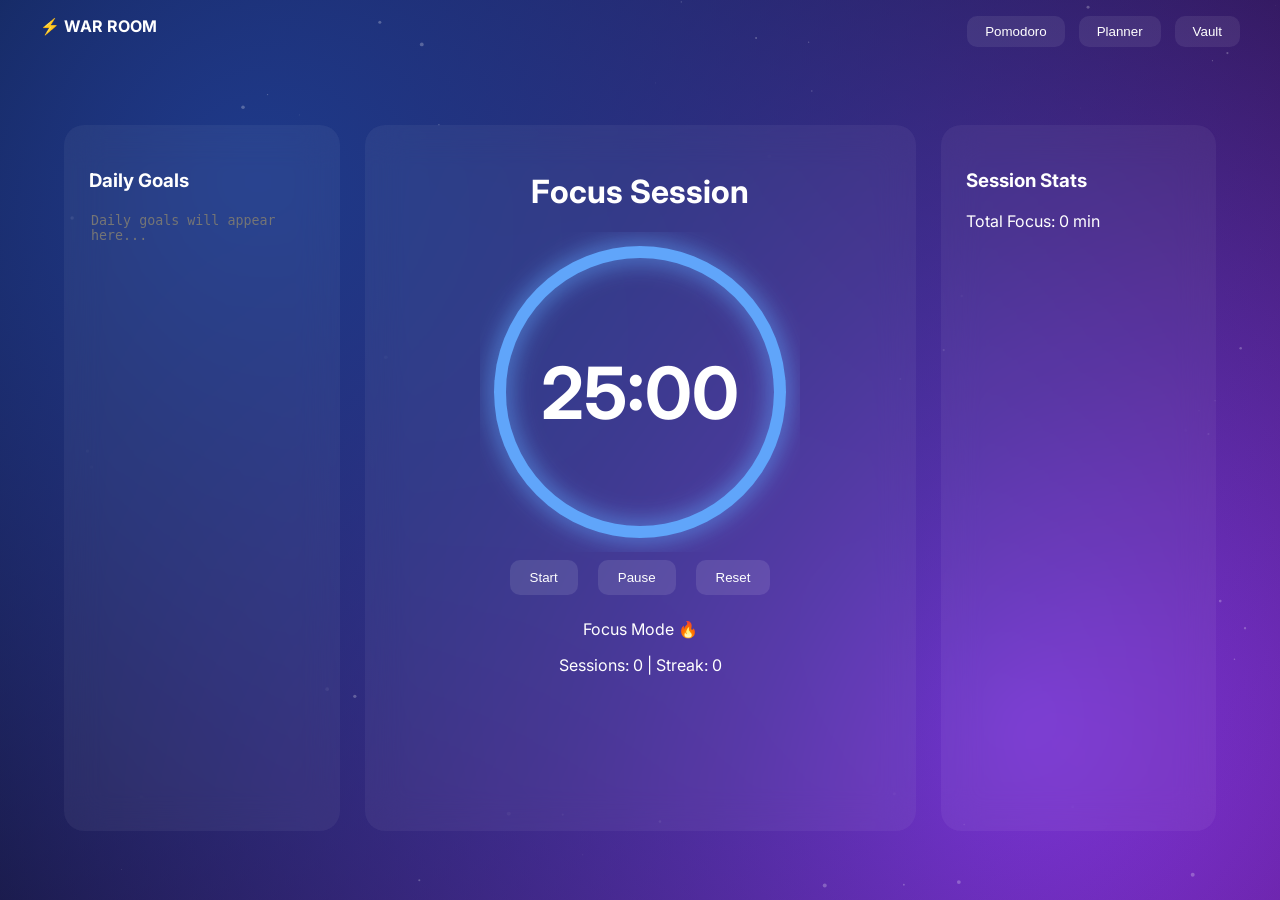
==== index.html @ 1cc04360 "Add files via upload" ====
<!DOCTYPE html>
<html lang="en">
<head>
<meta charset="UTF-8" />
<title>JEE War Room</title>
<link rel="stylesheet" href="style.css" />
</head>

<body>

<div class="bg"></div>
<canvas id="particles"></canvas>

<nav>
  <div class="logo">⚡ WAR ROOM</div>
  <div class="tabs">
    <button onclick="showTab('pomodoro')">Pomodoro</button>
    <button onclick="showTab('calendar')">Planner</button>
    <button onclick="showTab('vault')">Vault</button>
  </div>
</nav>

<div id="pomodoro" class="tab">

  <div class="dashboard">

    <!-- LEFT PANEL -->
    <div class="panel left">
      <h3>Daily Goals</h3>
      <textarea id="dailyGoals"
        placeholder="Daily goals will appear here..."></textarea>
    </div>

    <!-- CENTER TIMER -->
    <div class="panel center">

      <h1>Focus Session</h1>

      <div class="ring">
        <svg width="320" height="320">
          <circle cx="160" cy="160" r="140" class="bgRing"/>
          <circle cx="160" cy="160" r="140" class="progress" id="progressRing"/>
        </svg>

        <div id="timer">25:00</div>
      </div>

      <div class="controls">
        <button onclick="startTimer()">Start</button>
        <button onclick="pauseTimer()">Pause</button>
        <button onclick="resetTimer()">Reset</button>
      </div>

      <p class="mode">Focus Mode 🔥</p>

      <div class="stats">
        Sessions: <span id="sessions">0</span> |
        Streak: <span id="streak">0</span>
      </div>

    </div>

    <!-- RIGHT PANEL -->
    <div class="panel right">
      <h3>Session Stats</h3>
      <p>Total Focus: <span id="totalFocus">0</span> min</p>

    </div>

  </div>

</div>

<div id="calendar" class="tab">

  <div class="calendar">

   <div class="calendar">

  <div class="monthBar">
    <button onclick="changeMonth(-1)">←</button>
    <div id="monthTitle"></div>
    <button onclick="changeMonth(1)">→</button>
  </div>

  <div class="grid" id="calendarGrid"></div>

</div>

    <div class="grid" id="calendarGrid"></div>

  </div>

  <!-- EXPANDED DAY VIEW -->
  <div id="dayModal" class="modal">

    <div class="modalCard">

      <button class="closeBtn" onclick="closeModal()">✕</button>

      <h2 id="modalDate">March 3</h2>

      <textarea placeholder="Tasks, goals, notes..."></textarea>

    </div>

  </div>

</div>
<div id="vault" class="tab">

  <div class="vault">

    <h1>Formula Vault</h1>

    <p class="hint">
      Paste screenshots (Ctrl + V) or drag images here
    </p>

    <div id="vaultGrid" class="vaultGrid"></div>

    <div id="viewer" class="viewer">

        <span class="closeViewer" onclick="closeViewer()">✕</span>

        <button class="navBtn prev" onclick="prevImage()">⬅</button>

        <img id="viewerImg">

        <button class="navBtn next" onclick="nextImage()">➡</button>

</div>

  </div>

</div>
<audio id="alarmSound" src="alarm.ogg"></audio>

<script src="script.js"></script>
</body>
</html>
---- style.css ----
@import url('https://fonts.googleapis.com/css2?family=Inter:wght@300;500;700&display=swap');

body {
  margin: 0;
  font-family: 'Inter', sans-serif;
  color: white;
  overflow: hidden;
  background: #050505;
}

/* CINEMATIC BACKGROUND */

.bg {
  position: fixed;
  width: 100%;
  height: 100%;
  background:
    radial-gradient(circle at 20% 20%, #1e3a8a, transparent),
    radial-gradient(circle at 80% 80%, #9333ea, transparent),
    #000;
  animation: bgMove 20s infinite alternate;
  z-index: -2;
}

@keyframes bgMove {
  from { filter: hue-rotate(0deg); }
  to { filter: hue-rotate(60deg); }
}

/* PARTICLES */

#particles {
  position: fixed;
  top: 0;
  left: 0;
  z-index: -1;
}

/* NAV */

nav {
  display: flex;
  justify-content: space-between;
  padding: 16px 40px;
}

.logo { font-weight: 700; }

.tabs button {
  margin-left: 10px;
  padding: 8px 18px;
  background: rgba(255,255,255,0.08);
  border: none;
  border-radius: 10px;
  color: white;
  cursor: pointer;
}

/* TAB */

.tab {
  display: none;
  height: calc(100vh - 70px);
  align-items: center;
  justify-content: center;
}

.active { display: flex; }

/* DASHBOARD */

.dashboard {
  display: grid;
  grid-template-columns: 1fr 2fr 1fr;
  gap: 25px;
  width: 90%;
  height: 85%;
}

/* PANELS */

.panel {
  background: rgba(255,255,255,0.05);
  backdrop-filter: blur(18px);
  border-radius: 20px;
  padding: 25px;
}

/* LEFT */

textarea {
  width: 100%;
  height: 80%;
  background: transparent;
  border: none;
  color: white;
  resize: none;
}

/* CENTER TIMER */

.center { text-align: center; }

.ring {
  position: relative;
  width: 320px;
  height: 320px;
  margin: auto;
}

svg { transform: rotate(-90deg); }

.bgRing {
  fill: none;
  stroke: rgba(255,255,255,0.1);
  stroke-width: 10;
}

.progress {
  fill: none;
  stroke: #60a5fa;
  stroke-width: 12;
  stroke-linecap: round;
  stroke-dasharray: 880;
  stroke-dashoffset: 0;
  filter: drop-shadow(0 0 12px #60a5fa);
}

#timer {
  position: absolute;
  top: 50%;
  left: 50%;
  transform: translate(-50%, -50%);
  font-size: 72px;
  font-weight: 700;
}

/* CONTROLS */

.controls button {
  margin: 8px;
  padding: 10px 20px;
  background: rgba(255,255,255,0.1);
  border: none;
  border-radius: 10px;
  color: white;
  cursor: pointer;
}

/* RIGHT PANEL AUDIO */

audio { width: 100%; }

/* CALENDAR */

.calendar {
  width: 90%;
  max-width: 1100px;
  text-align: center;
}

.month {
  font-size: 32px;
  margin-bottom: 20px;
  font-weight: 600;
}

.grid {
  display: grid;
  grid-template-columns: repeat(7, 1fr);
  gap: 14px;
}

/* DAY TILES */

.day {
  background: rgba(255,255,255,0.05);
  border-radius: 14px;
  padding: 20px 0;
  cursor: pointer;
  transition: .25s;
  font-size: 18px;
}

.day:hover {
  transform: scale(1.08);
  background: rgba(255,255,255,0.12);
}

/* MODAL */

.modal {
  position: fixed;
  inset: 0;
  display: none;
  align-items: center;
  justify-content: center;
  backdrop-filter: blur(12px);
  background: rgba(0,0,0,0.65);
  z-index: 100;
}

.modal.show {
  display: flex;
}

/* CARD */

.modalCard {
  background: rgba(255,255,255,0.06);
  padding: 35px;
  border-radius: 20px;
  width: 420px;
  backdrop-filter: blur(20px);
  text-align: center;
  animation: zoomIn .25s ease;
}

@keyframes zoomIn {
  from { transform: scale(.7); opacity: 0; }
  to { transform: scale(1); opacity: 1; }
}

/* TEXTAREA */

.modalCard textarea {
  width: 100%;
  height: 180px;
  margin-top: 15px;
  background: transparent;
  border: 1px solid rgba(255,255,255,0.2);
  border-radius: 10px;
  color: white;
  padding: 12px;
  resize: none;
}

/* CLOSE BUTTON */

.closeBtn {
  position: absolute;
  right: 20px;
  top: 20px;
  background: none;
  border: none;
  color: white;
  font-size: 20px;
  cursor: pointer;
}

.monthBar {
  display: flex;
  justify-content: center;
  align-items: center;
  gap: 25px;
  font-size: 28px;
  margin-bottom: 20px;
}

.monthBar button {
  background: rgba(255,255,255,0.1);
  border: none;
  padding: 6px 14px;
  border-radius: 8px;
  color: white;
  cursor: pointer;
}

/* ===== VAULT LIBRARY ===== */

.vault {
  width: 95%;
  height: 100%;
  padding: 20px;
  overflow-y: auto;
}

.vaultGrid {
  display: grid;
  grid-template-columns: repeat(auto-fill, minmax(220px, 1fr));
  gap: 22px;
}

/* ITEM */

.vaultItem {
  position: relative;
  cursor: pointer;
  transition: .2s;
}

.vaultItem:hover {
  transform: scale(1.03);
}

.vaultItem img {
  width: 100%;
  height: auto;
  border-radius: 8px;
  display: block;
}

/* FILENAME */

.fileName {
  font-size: 13px;
  opacity: .7;
  margin-top: 6px;
}

/* DELETE BUTTON */

.deleteBtn {
  position: absolute;
  top: 8px;
  right: 8px;
  background: rgba(0,0,0,0.75);
  border: none;
  color: white;
  padding: 3px 8px;
  font-size: 14px;
  border-radius: 6px;
  cursor: pointer;
  z-index: 2;
}

/* ===== VIEWER ===== */

.viewer {
  position: fixed;
  inset: 0;
  background: rgba(0,0,0,0.9);
  display: none;
  align-items: center;
  justify-content: center;
  z-index: 500;
}

.viewer.show {
  display: flex;
}

.viewer img {
  max-width: 85%;
  max-height: 85%;
  border-radius: 12px;
}

/* NAV BUTTONS */

.navBtn {
  position: absolute;
  top: 50%;
  transform: translateY(-50%);
  font-size: 32px;
  background: rgba(255,255,255,0.1);
  border: none;
  color: white;
  padding: 12px 18px;
  cursor: pointer;
  border-radius: 10px;
}

.prev { left: 40px; }
.next { right: 40px; }

/* CLOSE */

.closeViewer {
  position: absolute;
  top: 30px;
  right: 40px;
  font-size: 28px;
  cursor: pointer;
}
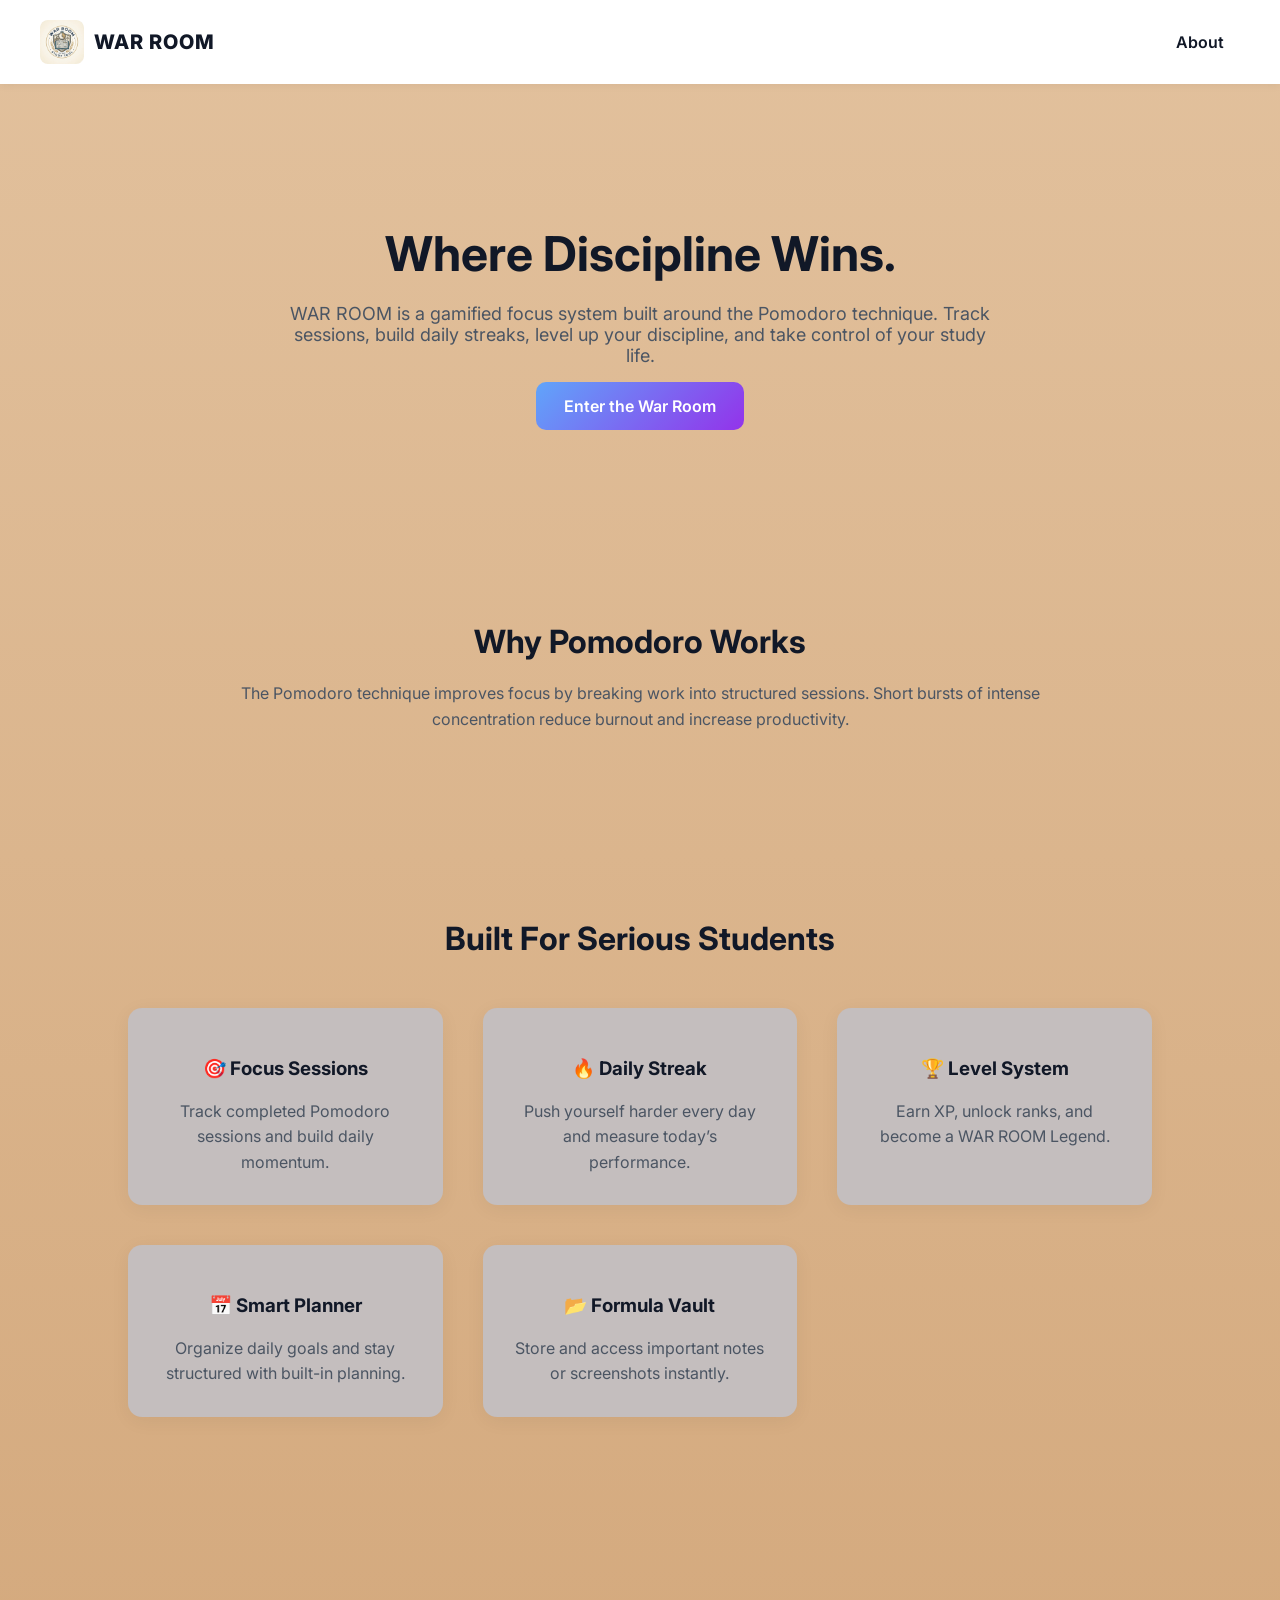
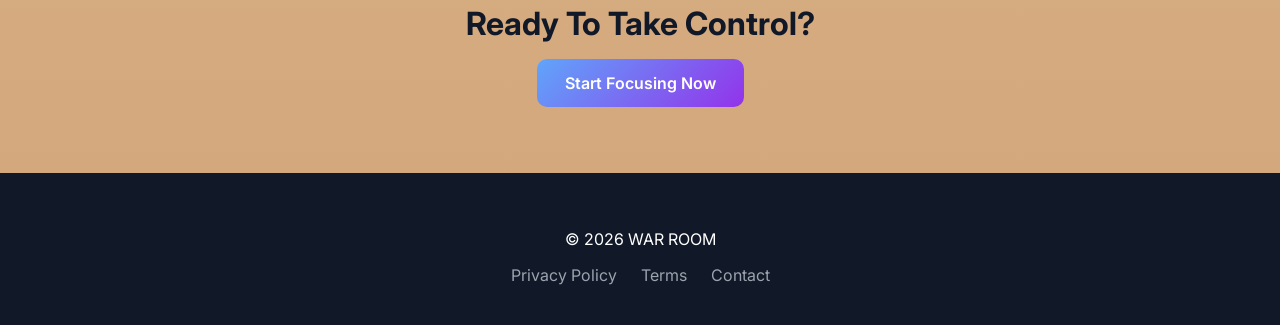
==== commit ced8fce6: "Add files via upload" ====
--- a/index.html
+++ b/index.html
@@ -1,141 +1,261 @@
 <!DOCTYPE html>
 <html lang="en">
 <head>
-<meta charset="UTF-8" />
-<title>JEE War Room</title>
-<link rel="stylesheet" href="style.css" />
+
+ <!-- Google tag (gtag.js) -->
+<script async src="https://www.googletagmanager.com/gtag/js?id=G-G4PDVLQXHY"></script>
+<script>
+  window.dataLayer = window.dataLayer || [];
+  function gtag(){dataLayer.push(arguments);}
+  gtag('js', new Date());
+
+  gtag('config', 'G-G4PDVLQXHY');
+</script>
+ 
+<title>WAR ROOM – Gamified Pomodoro Timer for Serious Students</title>
+
+<meta name="description" content="WAR ROOM is a gamified Pomodoro timer designed for serious students. Track sessions, build daily streaks, earn XP, and level up your discipline." />
+
+<meta name="keywords" content="Pomodoro timer, productivity app, focus timer, study timer, gamified productivity, student focus tool, study planner" />
+
+<meta name="author" content="WAR ROOM" />
+
+<!-- Open Graph -->
+<meta property="og:title" content="WAR ROOM – Where Discipline Wins" />
+<meta property="og:description" content="Gamified Pomodoro system to build focus, streaks, and discipline." />
+<meta property="og:type" content="website" />
+<meta property="og:url" content="https://yourusername.github.io/" />
+
+<link rel="icon" type="image/png" href="favicon.png" />
+<link href="https://fonts.googleapis.com/css2?family=Inter:wght@300;500;700&display=swap" rel="stylesheet">
+
+<style>
+body {
+  margin: 0;
+  font-family: 'Inter', sans-serif;
+  background: linear-gradient(180deg, #e2c19d 0%, #d2a679 100%);
+  color: #111827;
+}
+
+nav {
+  display: flex;
+  justify-content: space-between;
+  padding: 20px 10%;
+  align-items: center;
+  background: white;
+  box-shadow: 0 2px 8px rgba(0,0,0,0.05);
+}
+
+.logo {
+  display: flex;
+  align-items: center;
+  gap: 10px;
+  font-weight: 700;
+  font-size: 20px;
+}
+
+.logo img {
+  width: 44px;
+  height: 44px;
+  object-fit: contain;
+  border-radius: 8px;
+}
+
+.logo span {
+  font-weight: 800;
+  letter-spacing: 1px;
+}
+
+.hero {
+  text-align: center;
+  padding: 100px 20px;
+}
+
+.hero h1 {
+  font-size: 48px;
+  margin-bottom: 20px;
+}
+
+.hero p {
+  font-size: 18px;
+  color: #4b5563;
+  max-width: 700px;
+  margin: auto;
+}
+
+.cta {
+  margin-top: 30px;
+}
+
+.cta a {
+  padding: 14px 28px;
+  background: linear-gradient(135deg, #60a5fa, #9333ea);
+  color: white;
+  text-decoration: none;
+  border-radius: 10px;
+  font-weight: 600;
+  transition: 0.2s;
+}
+
+.cta a:hover {
+  opacity: 0.9;
+}
+
+.section {
+  padding: 80px 10%;
+  text-align: center;
+}
+
+.section h2 {
+  margin-bottom: 20px;
+  font-size: 32px;
+}
+
+.section p {
+  max-width: 800px;
+  margin: auto;
+  color: #4b5563;
+  line-height: 1.6;
+}
+
+.features {
+  display: grid;
+  grid-template-columns: repeat(auto-fit, minmax(250px, 1fr));
+  gap: 40px;
+  margin-top: 50px;
+}
+
+.feature {
+  background: rgb(196, 190, 190);
+  padding: 30px;
+  border-radius: 14px;
+  box-shadow: 0 4px 20px rgba(0,0,0,0.05);
+}
+
+footer {
+  background: #111827;
+  color: white;
+  padding: 40px 10%;
+  text-align: center;
+}
+
+footer a {
+  color: #9ca3af;
+  text-decoration: none;
+  margin: 0 10px;
+}
+
+footer a:hover {
+  color: white;
+}
+
+nav {
+  display: flex;
+  justify-content: space-between;
+  align-items: center;
+  padding: 20px 40px;
+}
+
+.nav-right {
+  display: flex;
+  align-items: center;
+}
+
+.nav-link {
+  text-decoration: none;
+  color: #111827; /* dark text for beige background */
+  font-weight: 600;
+  padding: 8px 16px;
+  border-radius: 8px;
+  transition: 0.3s ease;
+}
+
+.nav-link:hover {
+  background: rgba(0, 0, 0, 0.08);
+}
+</style>
 </head>
 
 <body>
 
-<div class="bg"></div>
-<canvas id="particles"></canvas>
-
 <nav>
-  <div class="logo">⚡ WAR ROOM</div>
-  <div class="tabs">
-    <button onclick="showTab('pomodoro')">Pomodoro</button>
-    <button onclick="showTab('calendar')">Planner</button>
-    <button onclick="showTab('vault')">Vault</button>
+  <div class="logo">
+    <img src="logo.png" alt="WAR ROOM Logo" />
+    <span>WAR ROOM</span>
+  </div>
+
+  <div class="nav-right">
+    <a href="about.html" class="nav-link">About</a>
   </div>
 </nav>
 
-<div id="pomodoro" class="tab">
-
-  <div class="dashboard">
-
-    <!-- LEFT PANEL -->
-    <div class="panel left">
-      <h3>Daily Goals</h3>
-      <textarea id="dailyGoals"
-        placeholder="Daily goals will appear here..."></textarea>
-    </div>
-
-    <!-- CENTER TIMER -->
-    <div class="panel center">
-
-      <h1>Focus Session</h1>
-
-      <div class="ring">
-        <svg width="320" height="320">
-          <circle cx="160" cy="160" r="140" class="bgRing"/>
-          <circle cx="160" cy="160" r="140" class="progress" id="progressRing"/>
-        </svg>
-
-        <div id="timer">25:00</div>
-      </div>
-
-      <div class="controls">
-        <button onclick="startTimer()">Start</button>
-        <button onclick="pauseTimer()">Pause</button>
-        <button onclick="resetTimer()">Reset</button>
-      </div>
-
-      <p class="mode">Focus Mode 🔥</p>
-
-      <div class="stats">
-        Sessions: <span id="sessions">0</span> |
-        Streak: <span id="streak">0</span>
-      </div>
-
-    </div>
-
-    <!-- RIGHT PANEL -->
-    <div class="panel right">
-      <h3>Session Stats</h3>
-      <p>Total Focus: <span id="totalFocus">0</span> min</p>
-
-    </div>
-
-  </div>
-
-</div>
-
-<div id="calendar" class="tab">
-
-  <div class="calendar">
-
-   <div class="calendar">
-
-  <div class="monthBar">
-    <button onclick="changeMonth(-1)">←</button>
-    <div id="monthTitle"></div>
-    <button onclick="changeMonth(1)">→</button>
-  </div>
-
-  <div class="grid" id="calendarGrid"></div>
-
-</div>
-
-    <div class="grid" id="calendarGrid"></div>
-
-  </div>
-
-  <!-- EXPANDED DAY VIEW -->
-  <div id="dayModal" class="modal">
-
-    <div class="modalCard">
-
-      <button class="closeBtn" onclick="closeModal()">✕</button>
-
-      <h2 id="modalDate">March 3</h2>
-
-      <textarea placeholder="Tasks, goals, notes..."></textarea>
-
-    </div>
-
-  </div>
-
-</div>
-<div id="vault" class="tab">
-
-  <div class="vault">
-
-    <h1>Formula Vault</h1>
-
-    <p class="hint">
-      Paste screenshots (Ctrl + V) or drag images here
-    </p>
-
-    <div id="vaultGrid" class="vaultGrid"></div>
-
-    <div id="viewer" class="viewer">
-
-        <span class="closeViewer" onclick="closeViewer()">✕</span>
-
-        <button class="navBtn prev" onclick="prevImage()">⬅</button>
-
-        <img id="viewerImg">
-
-        <button class="navBtn next" onclick="nextImage()">➡</button>
-
-</div>
-
-  </div>
-
-</div>
-<audio id="alarmSound" src="alarm.ogg"></audio>
-
-<script src="script.js"></script>
+<section class="hero">
+  <h1>Where Discipline Wins.</h1>
+  <p>
+    WAR ROOM is a gamified focus system built around the Pomodoro technique.
+    Track sessions, build daily streaks, level up your discipline,
+    and take control of your study life.
+  </p>
+
+  <div class="cta">
+    <a href="app.html">Enter the War Room</a>
+  </div>
+</section>
+
+<section class="section">
+  <h2>Why Pomodoro Works</h2>
+  <p>
+    The Pomodoro technique improves focus by breaking work into structured sessions.
+    Short bursts of intense concentration reduce burnout and increase productivity.
+  </p>
+</section>
+
+<section class="section">
+  <h2>Built For Serious Students</h2>
+
+  <div class="features">
+    <div class="feature">
+      <h3>🎯 Focus Sessions</h3>
+      <p>Track completed Pomodoro sessions and build daily momentum.</p>
+    </div>
+
+    <div class="feature">
+      <h3>🔥 Daily Streak</h3>
+      <p>Push yourself harder every day and measure today’s performance.</p>
+    </div>
+
+    <div class="feature">
+      <h3>🏆 Level System</h3>
+      <p>Earn XP, unlock ranks, and become a WAR ROOM Legend.</p>
+    </div>
+
+    <div class="feature">
+      <h3>📅 Smart Planner</h3>
+      <p>Organize daily goals and stay structured with built-in planning.</p>
+    </div>
+
+    <div class="feature">
+      <h3>📂 Formula Vault</h3>
+      <p>Store and access important notes or screenshots instantly.</p>
+    </div>
+  </div>
+</section>
+
+<section class="section">
+  <h2>Ready To Take Control?</h2>
+  <div class="cta">
+    <a href="app.html">Start Focusing Now</a>
+  </div>
+</section>
+
+<footer>
+  <p>© 2026 WAR ROOM</p>
+  <div>
+    <a href="privacy.html">Privacy Policy</a>
+    <a href="terms.html">Terms</a>
+    <a href="#">Contact</a>
+  </div>
+</footer>
+
 </body>
 </html>
